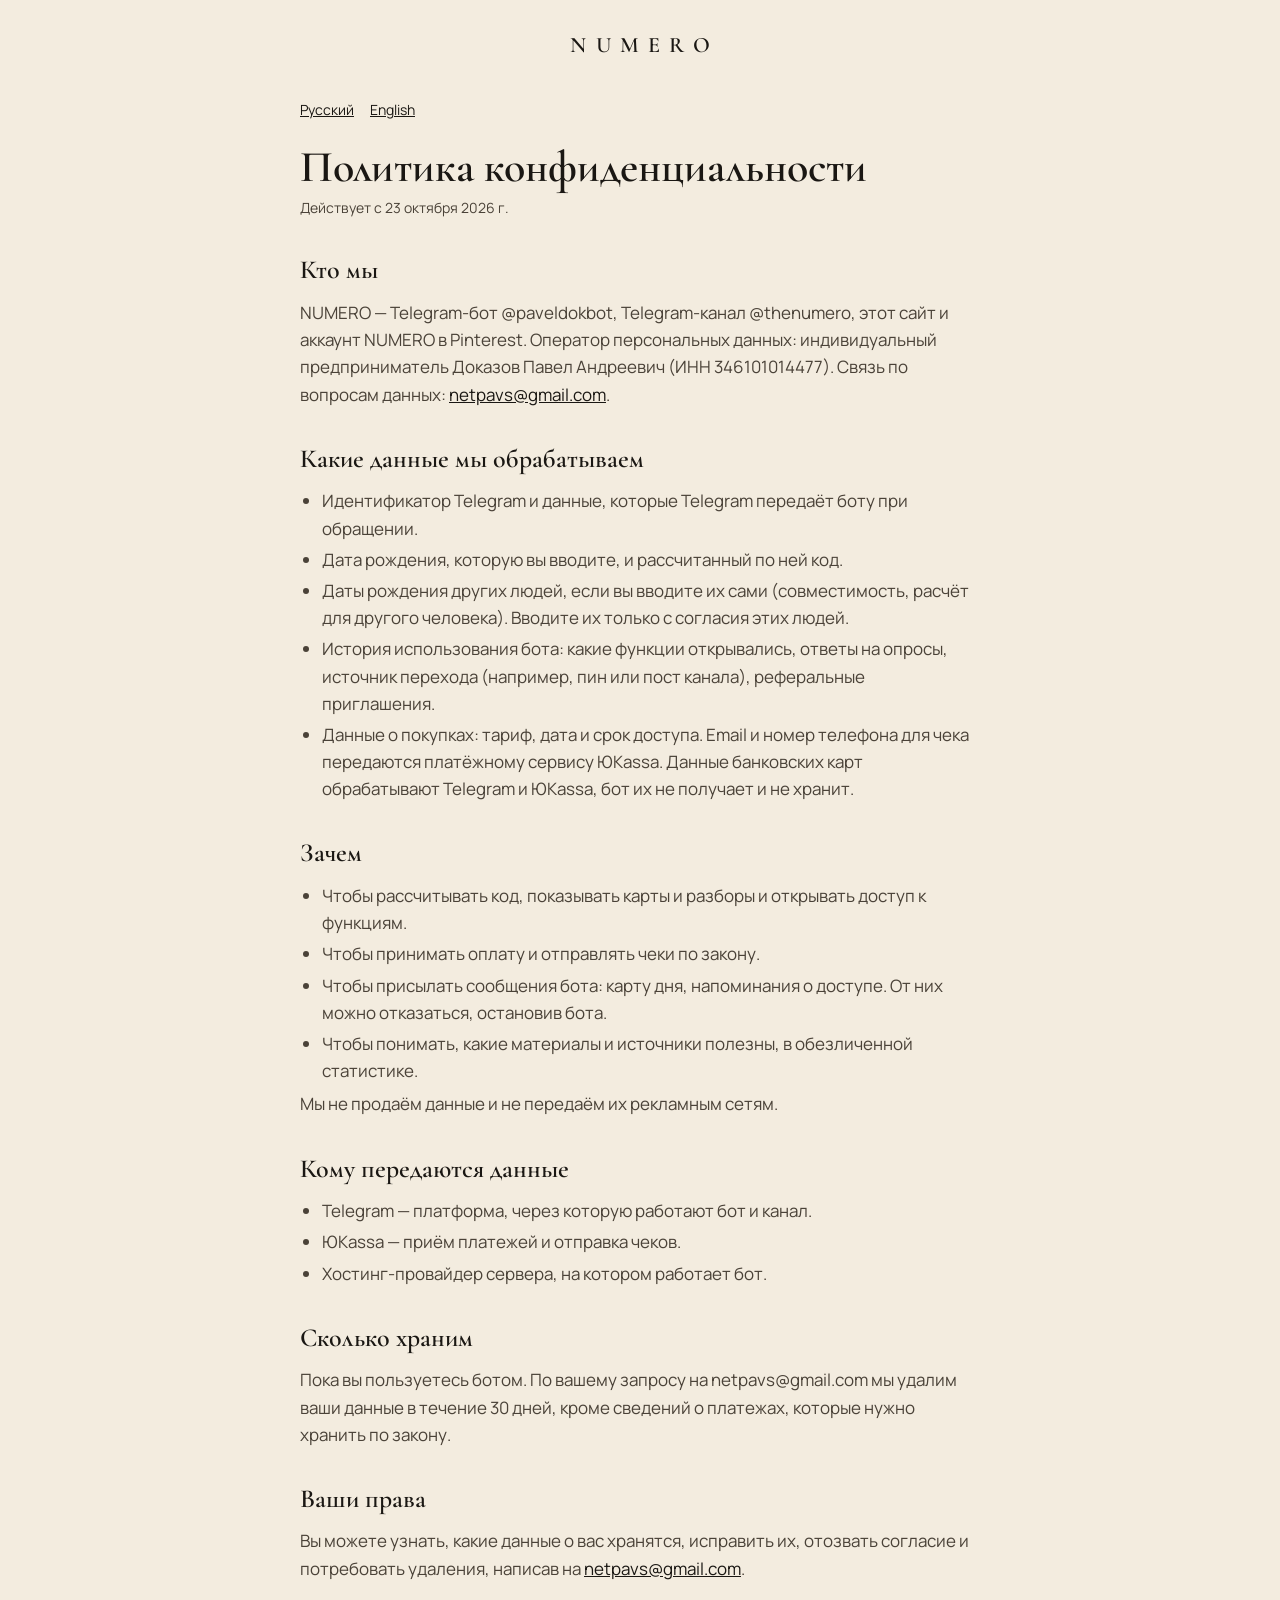
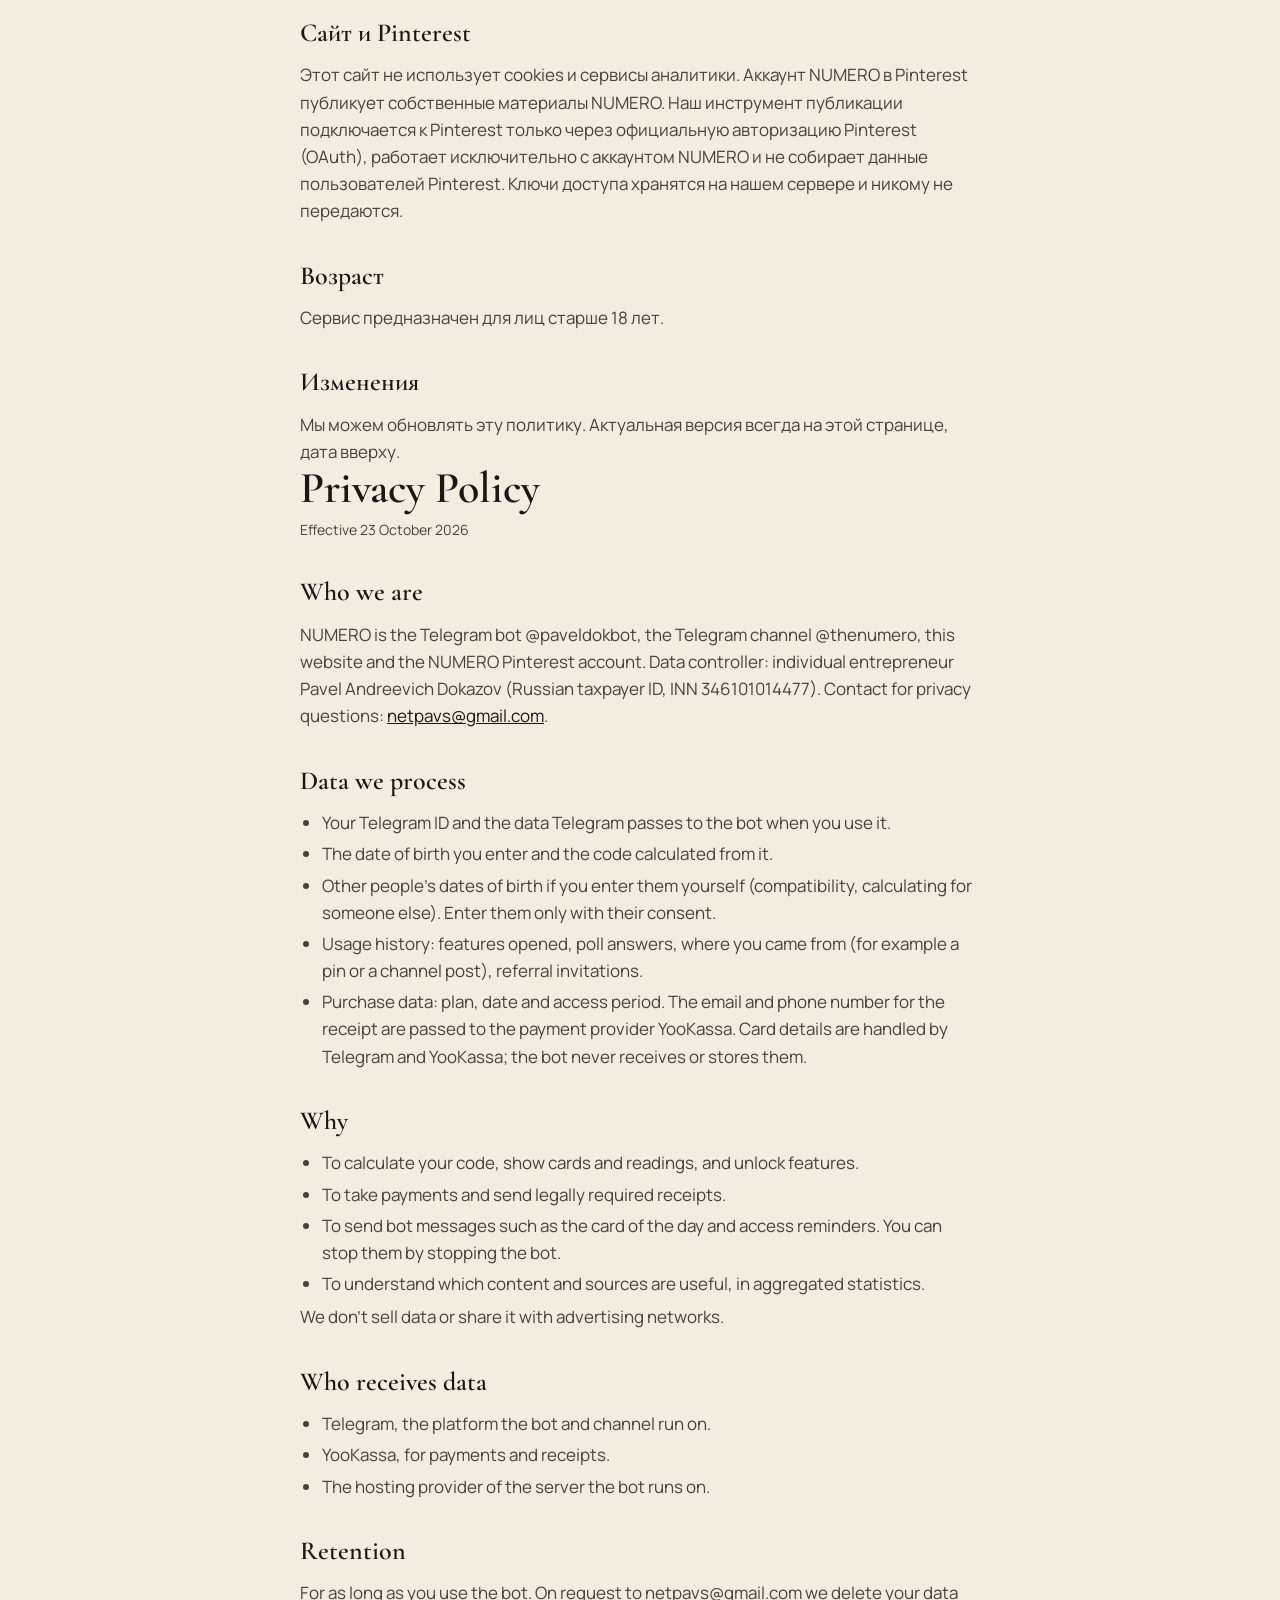
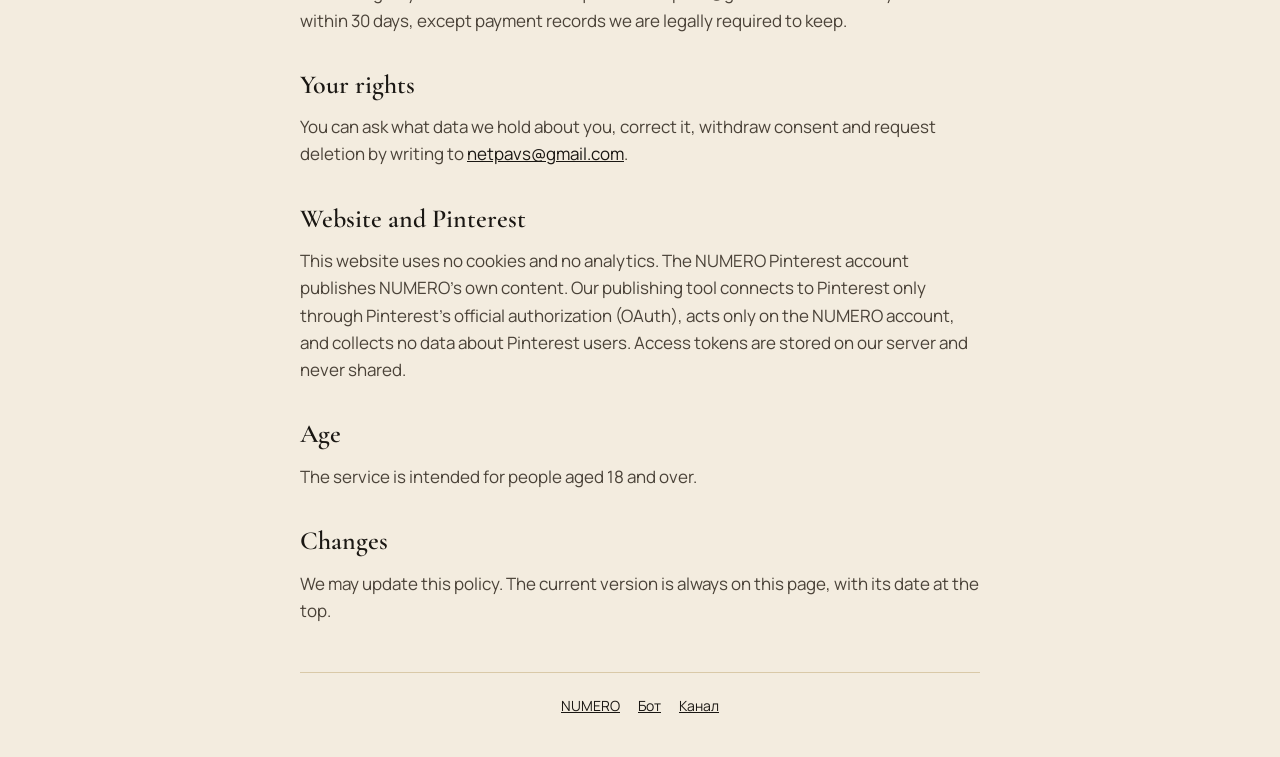
==== privacy.html @ ea4718e3 "NUMERO site: home, privacy policy, pin images" ====
<!doctype html>
<html lang="ru">
<head>
<meta charset="utf-8">
<meta name="viewport" content="width=device-width,initial-scale=1">
<title>NUMERO · Политика конфиденциальности</title>
<link rel="stylesheet" href="style.css">
</head>
<body>
<div class="wrap">
  <header class="top"><a class="brand" href="./">NUMERO</a></header>

  <article class="doc">
    <div class="lang"><a href="#ru">Русский</a><a href="#en">English</a></div>

    <section id="ru">
      <h1>Политика конфиденциальности</h1>
      <p class="meta">Действует с 23 октября 2026 г.</p>

      <h2>Кто мы</h2>
      <p>NUMERO — Telegram-бот @paveldokbot, Telegram-канал @thenumero, этот сайт и аккаунт NUMERO в Pinterest. Оператор персональных данных: индивидуальный предприниматель Доказов Павел Андреевич (ИНН 346101014477). Связь по вопросам данных: <a href="mailto:netpavs@gmail.com">netpavs@gmail.com</a>.</p>

      <h2>Какие данные мы обрабатываем</h2>
      <ul>
        <li>Идентификатор Telegram и данные, которые Telegram передаёт боту при обращении.</li>
        <li>Дата рождения, которую вы вводите, и рассчитанный по ней код.</li>
        <li>Даты рождения других людей, если вы вводите их сами (совместимость, расчёт для другого человека). Вводите их только с согласия этих людей.</li>
        <li>История использования бота: какие функции открывались, ответы на опросы, источник перехода (например, пин или пост канала), реферальные приглашения.</li>
        <li>Данные о покупках: тариф, дата и срок доступа. Email и номер телефона для чека передаются платёжному сервису ЮKassa. Данные банковских карт обрабатывают Telegram и ЮKassa, бот их не получает и не хранит.</li>
      </ul>

      <h2>Зачем</h2>
      <ul>
        <li>Чтобы рассчитывать код, показывать карты и разборы и открывать доступ к функциям.</li>
        <li>Чтобы принимать оплату и отправлять чеки по закону.</li>
        <li>Чтобы присылать сообщения бота: карту дня, напоминания о доступе. От них можно отказаться, остановив бота.</li>
        <li>Чтобы понимать, какие материалы и источники полезны, в обезличенной статистике.</li>
      </ul>
      <p>Мы не продаём данные и не передаём их рекламным сетям.</p>

      <h2>Кому передаются данные</h2>
      <ul>
        <li>Telegram — платформа, через которую работают бот и канал.</li>
        <li>ЮKassa — приём платежей и отправка чеков.</li>
        <li>Хостинг-провайдер сервера, на котором работает бот.</li>
      </ul>

      <h2>Сколько храним</h2>
      <p>Пока вы пользуетесь ботом. По вашему запросу на netpavs@gmail.com мы удалим ваши данные в течение 30 дней, кроме сведений о платежах, которые нужно хранить по закону.</p>

      <h2>Ваши права</h2>
      <p>Вы можете узнать, какие данные о вас хранятся, исправить их, отозвать согласие и потребовать удаления, написав на <a href="mailto:netpavs@gmail.com">netpavs@gmail.com</a>.</p>

      <h2>Сайт и Pinterest</h2>
      <p>Этот сайт не использует cookies и сервисы аналитики. Аккаунт NUMERO в Pinterest публикует собственные материалы NUMERO. Наш инструмент публикации подключается к Pinterest только через официальную авторизацию Pinterest (OAuth), работает исключительно с аккаунтом NUMERO и не собирает данные пользователей Pinterest. Ключи доступа хранятся на нашем сервере и никому не передаются.</p>

      <h2>Возраст</h2>
      <p>Сервис предназначен для лиц старше 18 лет.</p>

      <h2>Изменения</h2>
      <p>Мы можем обновлять эту политику. Актуальная версия всегда на этой странице, дата вверху.</p>
    </section>

    <section id="en">
      <h1>Privacy Policy</h1>
      <p class="meta">Effective 23 October 2026</p>

      <h2>Who we are</h2>
      <p>NUMERO is the Telegram bot @paveldokbot, the Telegram channel @thenumero, this website and the NUMERO Pinterest account. Data controller: individual entrepreneur Pavel Andreevich Dokazov (Russian taxpayer ID, INN 346101014477). Contact for privacy questions: <a href="mailto:netpavs@gmail.com">netpavs@gmail.com</a>.</p>

      <h2>Data we process</h2>
      <ul>
        <li>Your Telegram ID and the data Telegram passes to the bot when you use it.</li>
        <li>The date of birth you enter and the code calculated from it.</li>
        <li>Other people's dates of birth if you enter them yourself (compatibility, calculating for someone else). Enter them only with their consent.</li>
        <li>Usage history: features opened, poll answers, where you came from (for example a pin or a channel post), referral invitations.</li>
        <li>Purchase data: plan, date and access period. The email and phone number for the receipt are passed to the payment provider YooKassa. Card details are handled by Telegram and YooKassa; the bot never receives or stores them.</li>
      </ul>

      <h2>Why</h2>
      <ul>
        <li>To calculate your code, show cards and readings, and unlock features.</li>
        <li>To take payments and send legally required receipts.</li>
        <li>To send bot messages such as the card of the day and access reminders. You can stop them by stopping the bot.</li>
        <li>To understand which content and sources are useful, in aggregated statistics.</li>
      </ul>
      <p>We don't sell data or share it with advertising networks.</p>

      <h2>Who receives data</h2>
      <ul>
        <li>Telegram, the platform the bot and channel run on.</li>
        <li>YooKassa, for payments and receipts.</li>
        <li>The hosting provider of the server the bot runs on.</li>
      </ul>

      <h2>Retention</h2>
      <p>For as long as you use the bot. On request to netpavs@gmail.com we delete your data within 30 days, except payment records we are legally required to keep.</p>

      <h2>Your rights</h2>
      <p>You can ask what data we hold about you, correct it, withdraw consent and request deletion by writing to <a href="mailto:netpavs@gmail.com">netpavs@gmail.com</a>.</p>

      <h2>Website and Pinterest</h2>
      <p>This website uses no cookies and no analytics. The NUMERO Pinterest account publishes NUMERO's own content. Our publishing tool connects to Pinterest only through Pinterest's official authorization (OAuth), acts only on the NUMERO account, and collects no data about Pinterest users. Access tokens are stored on our server and never shared.</p>

      <h2>Age</h2>
      <p>The service is intended for people aged 18 and over.</p>

      <h2>Changes</h2>
      <p>We may update this policy. The current version is always on this page, with its date at the top.</p>
    </section>
  </article>

  <footer>
    <a href="./">NUMERO</a>
    <a href="https://t.me/paveldokbot?start=pin_site_privacy">Бот</a>
    <a href="https://t.me/thenumero">Канал</a>
  </footer>
</div>
</body>
</html>
---- style.css ----
@font-face{font-family:"Cormorant";font-weight:600;font-display:swap;src:url(fonts/cormorant-garamond-cyrillic-600-normal.woff2) format("woff2");unicode-range:U+0301,U+0400-045F,U+0490-0491,U+04B0-04B1,U+2116}
@font-face{font-family:"Cormorant";font-weight:600;font-display:swap;src:url(fonts/cormorant-garamond-latin-600-normal.woff2) format("woff2");unicode-range:U+0000-00FF,U+0131,U+0152-0153,U+02BB-02BC,U+02C6,U+02DA,U+02DC,U+2000-206F,U+20AC,U+2122,U+2191,U+2193,U+2212,U+2215,U+FEFF,U+FFFD}
@font-face{font-family:"Manrope";font-weight:400;font-display:swap;src:url(fonts/manrope-cyrillic-400-normal.woff2) format("woff2");unicode-range:U+0301,U+0400-045F,U+0490-0491,U+04B0-04B1,U+2116}
@font-face{font-family:"Manrope";font-weight:400;font-display:swap;src:url(fonts/manrope-latin-400-normal.woff2) format("woff2");unicode-range:U+0000-00FF,U+0131,U+0152-0153,U+02BB-02BC,U+02C6,U+02DA,U+02DC,U+2000-206F,U+20AC,U+2122,U+2191,U+2193,U+2212,U+2215,U+FEFF,U+FFFD}
@font-face{font-family:"Manrope";font-weight:700;font-display:swap;src:url(fonts/manrope-cyrillic-700-normal.woff2) format("woff2");unicode-range:U+0301,U+0400-045F,U+0490-0491,U+04B0-04B1,U+2116}
@font-face{font-family:"Manrope";font-weight:700;font-display:swap;src:url(fonts/manrope-latin-700-normal.woff2) format("woff2");unicode-range:U+0000-00FF,U+0131,U+0152-0153,U+02BB-02BC,U+02C6,U+02DA,U+02DC,U+2000-206F,U+20AC,U+2122,U+2191,U+2193,U+2212,U+2215,U+FEFF,U+FFFD}

:root{--paper:#F3ECDF;--paper2:#EADFCB;--ink:#1A1713;--ink2:#4A4238;--gold:#A9823A;--line:#D9C9A8}
*{box-sizing:border-box;margin:0;padding:0}
html{-webkit-text-size-adjust:100%}
body{background:var(--paper);color:var(--ink);font-family:"Manrope",system-ui,sans-serif;font-size:17px;line-height:1.6}
a{color:var(--ink)}
.wrap{max-width:720px;margin:0 auto;padding:0 20px}
header.top{padding:28px 0;text-align:center}
.brand{font-family:"Cormorant",Georgia,serif;font-weight:600;font-size:22px;letter-spacing:.42em;padding-left:.42em;text-decoration:none}

/* home */
.hero{text-align:center;padding:24px 0 56px}
.seal{width:min(260px,62vw);aspect-ratio:1;margin:0 auto 36px;border-radius:50%;border:1.5px solid var(--gold);
  box-shadow:inset 0 0 0 9px var(--paper),inset 0 0 0 10px var(--line);display:grid;place-items:center}
.seal span{font-family:"Cormorant",Georgia,serif;font-weight:600;font-size:min(150px,36vw);line-height:1;font-variant-numeric:lining-nums}
h1{font-family:"Cormorant",Georgia,serif;font-weight:600;font-size:clamp(36px,8vw,54px);line-height:1.08;margin-bottom:18px}
.lead{color:var(--ink2);font-size:19px;max-width:560px;margin:0 auto 32px}
.btn{display:inline-block;background:var(--ink);color:var(--paper);text-decoration:none;font-weight:700;border-radius:999px;padding:16px 30px;font-size:17px}
.btn.ghost{background:transparent;color:var(--ink);border:1.5px solid var(--ink);margin-left:10px}
.btns{display:flex;flex-wrap:wrap;gap:12px;justify-content:center}
.btns .btn.ghost{margin-left:0}
.cards{display:grid;grid-template-columns:repeat(auto-fit,minmax(200px,1fr));gap:14px;margin:8px 0 56px}
.card{border:1px solid var(--line);border-radius:14px;padding:20px;background:rgba(255,255,255,.35)}
.card h3{font-family:"Cormorant",Georgia,serif;font-weight:600;font-size:24px;margin-bottom:6px}
.card p{color:var(--ink2);font-size:15.5px}
.note{border-top:1px solid var(--line);padding:22px 0;color:var(--ink2);font-size:15px;text-align:center}

/* policy */
.doc{padding:8px 0 48px}
.doc h1{font-size:clamp(32px,7vw,44px);margin-bottom:6px}
.doc .meta{color:var(--ink2);font-size:14px;margin-bottom:28px}
.doc h2{font-family:"Cormorant",Georgia,serif;font-weight:600;font-size:26px;margin:30px 0 8px}
.doc p,.doc li{color:var(--ink2)}
.doc ul{padding-left:22px;margin:6px 0}
.doc li{margin:4px 0}
.lang{display:flex;gap:16px;font-size:14px;margin-bottom:22px}
.todo{background:#fff3c4;padding:0 4px}

footer{border-top:1px solid var(--line);padding:22px 0 40px;font-size:14px;color:var(--ink2);display:flex;flex-wrap:wrap;gap:8px 18px;justify-content:center}
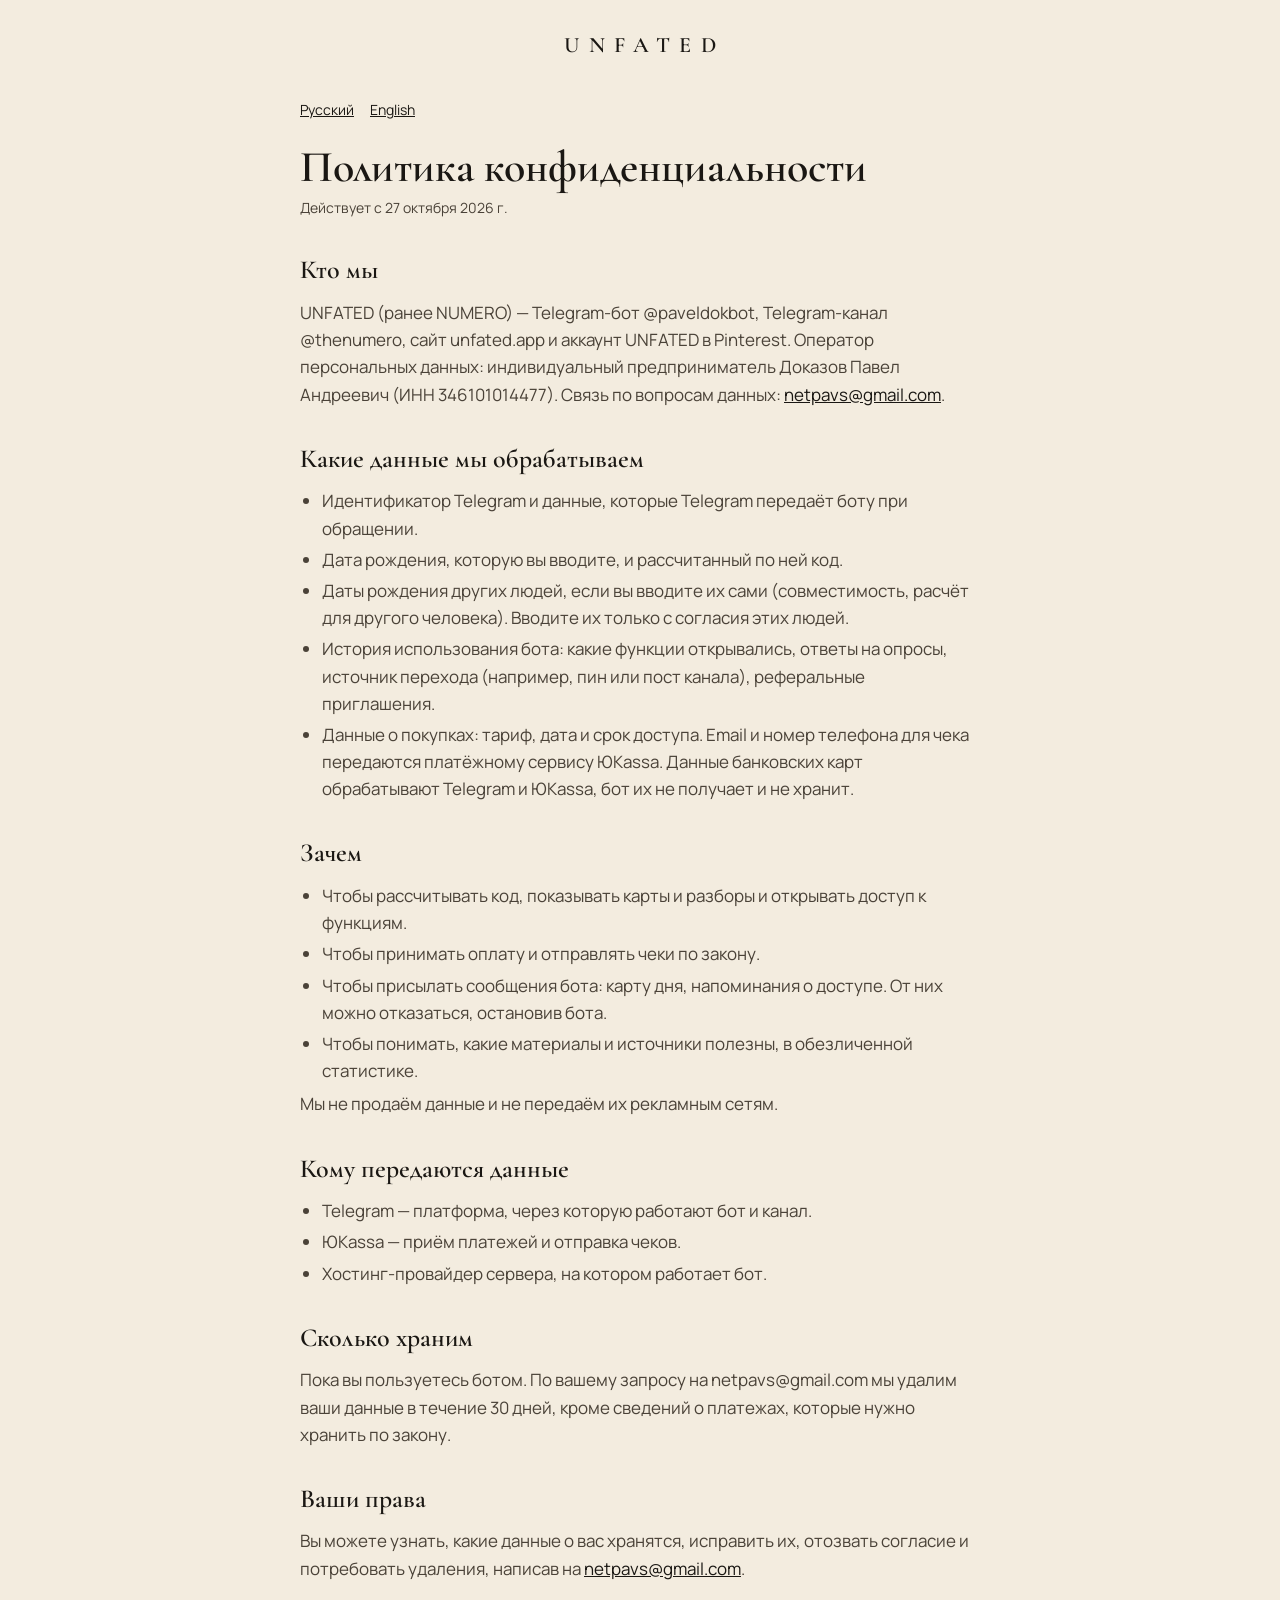
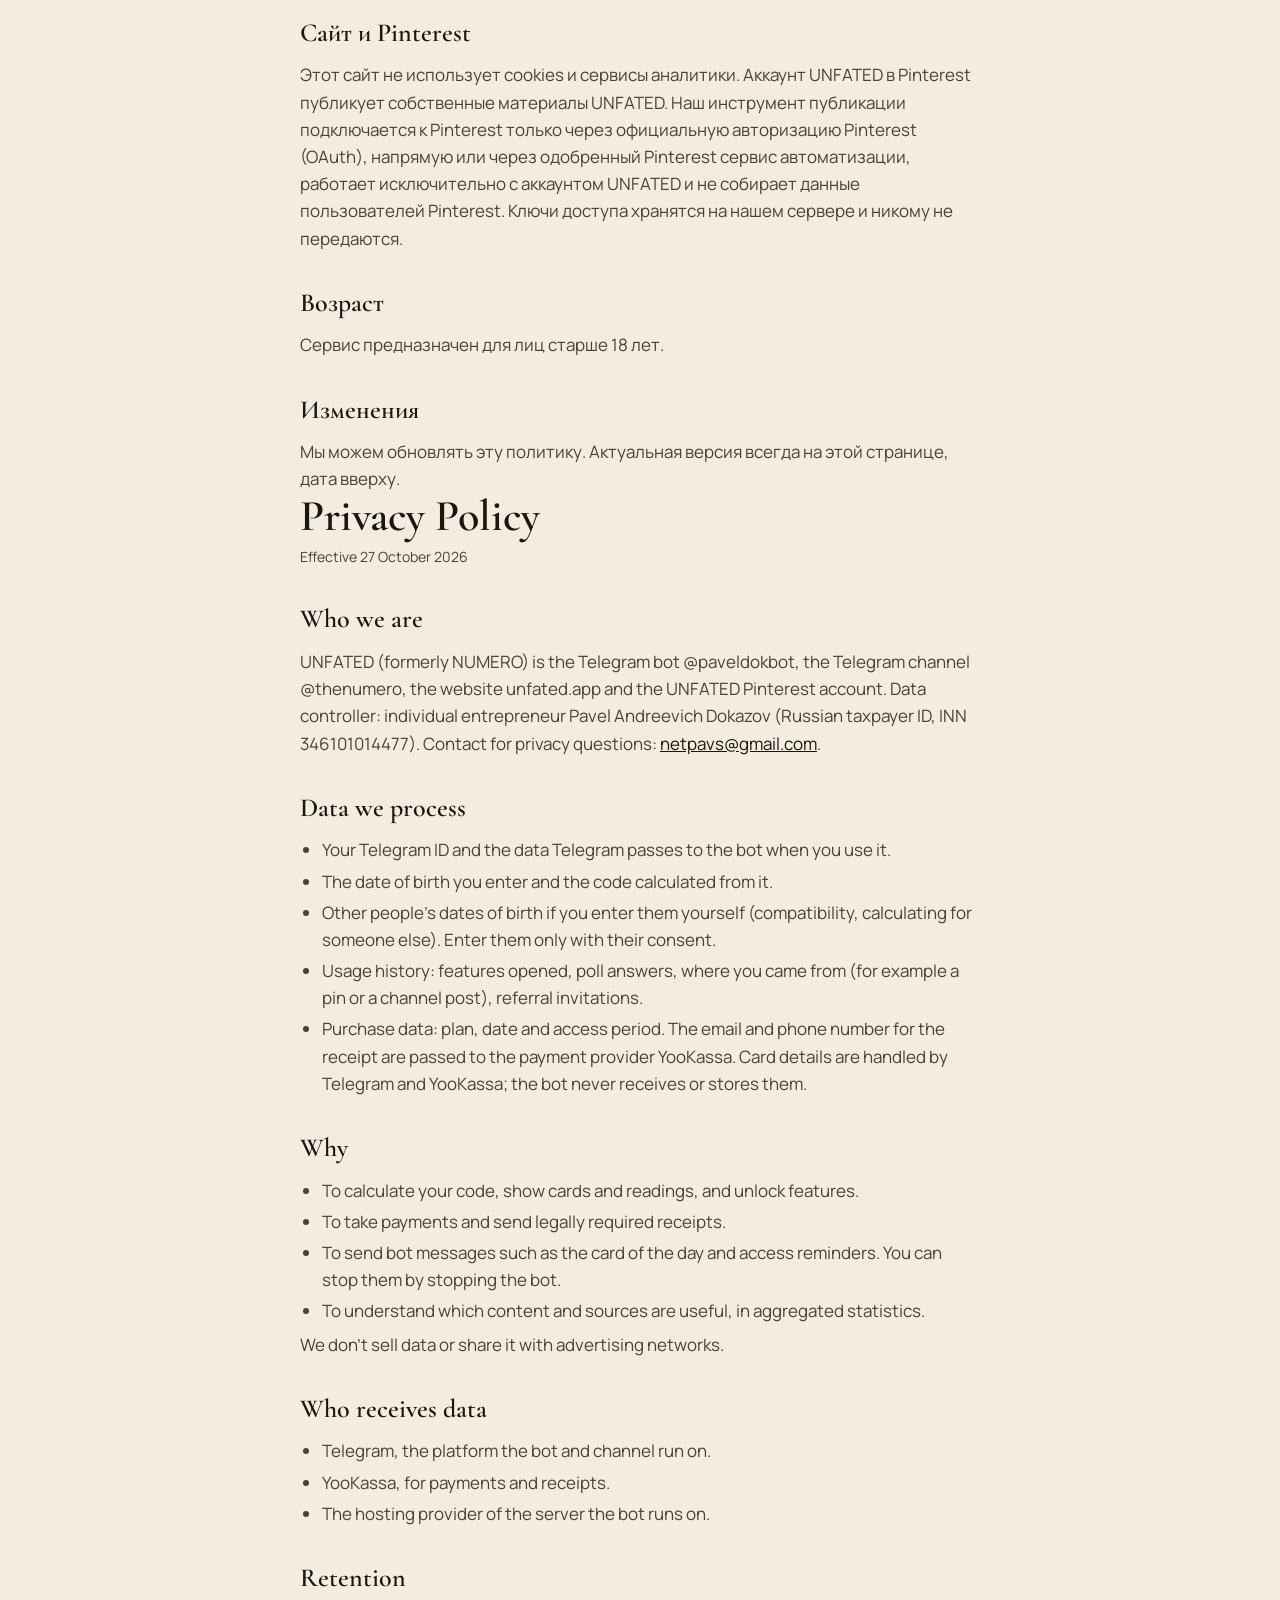
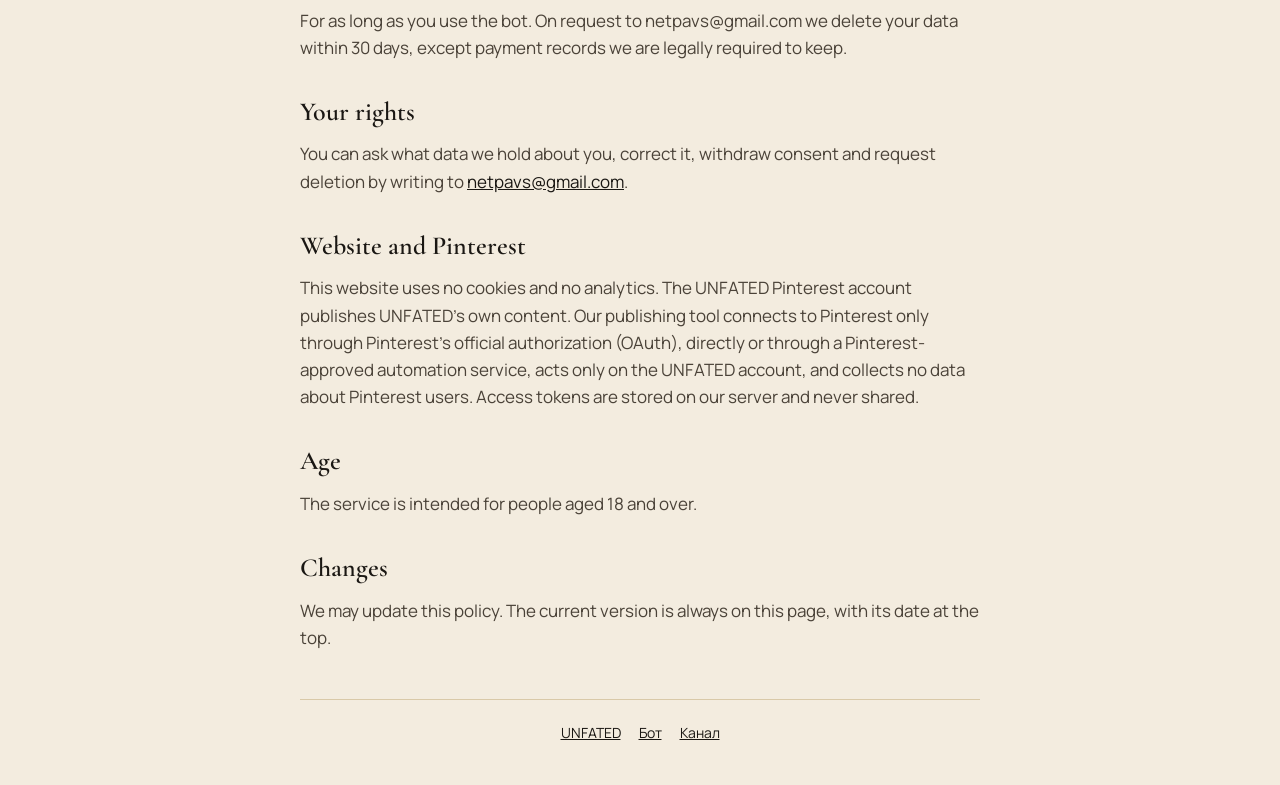
==== commit dfa8269b: "Rebrand site to UNFATED" ====
--- a/privacy.html
+++ b/privacy.html
@@ -3,22 +3,22 @@
 <head>
 <meta charset="utf-8">
 <meta name="viewport" content="width=device-width,initial-scale=1">
-<title>NUMERO · Политика конфиденциальности</title>
+<title>UNFATED · Политика конфиденциальности</title>
 <link rel="stylesheet" href="style.css">
 </head>
 <body>
 <div class="wrap">
-  <header class="top"><a class="brand" href="./">NUMERO</a></header>
+  <header class="top"><a class="brand" href="./">UNFATED</a></header>
 
   <article class="doc">
     <div class="lang"><a href="#ru">Русский</a><a href="#en">English</a></div>
 
     <section id="ru">
       <h1>Политика конфиденциальности</h1>
-      <p class="meta">Действует с 23 октября 2026 г.</p>
+      <p class="meta">Действует с 27 октября 2026 г.</p>
 
       <h2>Кто мы</h2>
-      <p>NUMERO — Telegram-бот @paveldokbot, Telegram-канал @thenumero, этот сайт и аккаунт NUMERO в Pinterest. Оператор персональных данных: индивидуальный предприниматель Доказов Павел Андреевич (ИНН 346101014477). Связь по вопросам данных: <a href="mailto:netpavs@gmail.com">netpavs@gmail.com</a>.</p>
+      <p>UNFATED (ранее NUMERO) — Telegram-бот @paveldokbot, Telegram-канал @thenumero, сайт unfated.app и аккаунт UNFATED в Pinterest. Оператор персональных данных: индивидуальный предприниматель Доказов Павел Андреевич (ИНН 346101014477). Связь по вопросам данных: <a href="mailto:netpavs@gmail.com">netpavs@gmail.com</a>.</p>
 
       <h2>Какие данные мы обрабатываем</h2>
       <ul>
@@ -52,7 +52,7 @@
       <p>Вы можете узнать, какие данные о вас хранятся, исправить их, отозвать согласие и потребовать удаления, написав на <a href="mailto:netpavs@gmail.com">netpavs@gmail.com</a>.</p>
 
       <h2>Сайт и Pinterest</h2>
-      <p>Этот сайт не использует cookies и сервисы аналитики. Аккаунт NUMERO в Pinterest публикует собственные материалы NUMERO. Наш инструмент публикации подключается к Pinterest только через официальную авторизацию Pinterest (OAuth), работает исключительно с аккаунтом NUMERO и не собирает данные пользователей Pinterest. Ключи доступа хранятся на нашем сервере и никому не передаются.</p>
+      <p>Этот сайт не использует cookies и сервисы аналитики. Аккаунт UNFATED в Pinterest публикует собственные материалы UNFATED. Наш инструмент публикации подключается к Pinterest только через официальную авторизацию Pinterest (OAuth), напрямую или через одобренный Pinterest сервис автоматизации, работает исключительно с аккаунтом UNFATED и не собирает данные пользователей Pinterest. Ключи доступа хранятся на нашем сервере и никому не передаются.</p>
 
       <h2>Возраст</h2>
       <p>Сервис предназначен для лиц старше 18 лет.</p>
@@ -63,10 +63,10 @@
 
     <section id="en">
       <h1>Privacy Policy</h1>
-      <p class="meta">Effective 23 October 2026</p>
+      <p class="meta">Effective 27 October 2026</p>
 
       <h2>Who we are</h2>
-      <p>NUMERO is the Telegram bot @paveldokbot, the Telegram channel @thenumero, this website and the NUMERO Pinterest account. Data controller: individual entrepreneur Pavel Andreevich Dokazov (Russian taxpayer ID, INN 346101014477). Contact for privacy questions: <a href="mailto:netpavs@gmail.com">netpavs@gmail.com</a>.</p>
+      <p>UNFATED (formerly NUMERO) is the Telegram bot @paveldokbot, the Telegram channel @thenumero, the website unfated.app and the UNFATED Pinterest account. Data controller: individual entrepreneur Pavel Andreevich Dokazov (Russian taxpayer ID, INN 346101014477). Contact for privacy questions: <a href="mailto:netpavs@gmail.com">netpavs@gmail.com</a>.</p>
 
       <h2>Data we process</h2>
       <ul>
@@ -100,7 +100,7 @@
       <p>You can ask what data we hold about you, correct it, withdraw consent and request deletion by writing to <a href="mailto:netpavs@gmail.com">netpavs@gmail.com</a>.</p>
 
       <h2>Website and Pinterest</h2>
-      <p>This website uses no cookies and no analytics. The NUMERO Pinterest account publishes NUMERO's own content. Our publishing tool connects to Pinterest only through Pinterest's official authorization (OAuth), acts only on the NUMERO account, and collects no data about Pinterest users. Access tokens are stored on our server and never shared.</p>
+      <p>This website uses no cookies and no analytics. The UNFATED Pinterest account publishes UNFATED's own content. Our publishing tool connects to Pinterest only through Pinterest's official authorization (OAuth), directly or through a Pinterest-approved automation service, acts only on the UNFATED account, and collects no data about Pinterest users. Access tokens are stored on our server and never shared.</p>
 
       <h2>Age</h2>
       <p>The service is intended for people aged 18 and over.</p>
@@ -111,7 +111,7 @@
   </article>
 
   <footer>
-    <a href="./">NUMERO</a>
+    <a href="./">UNFATED</a>
     <a href="https://t.me/paveldokbot?start=pin_site_privacy">Бот</a>
     <a href="https://t.me/thenumero">Канал</a>
   </footer>
